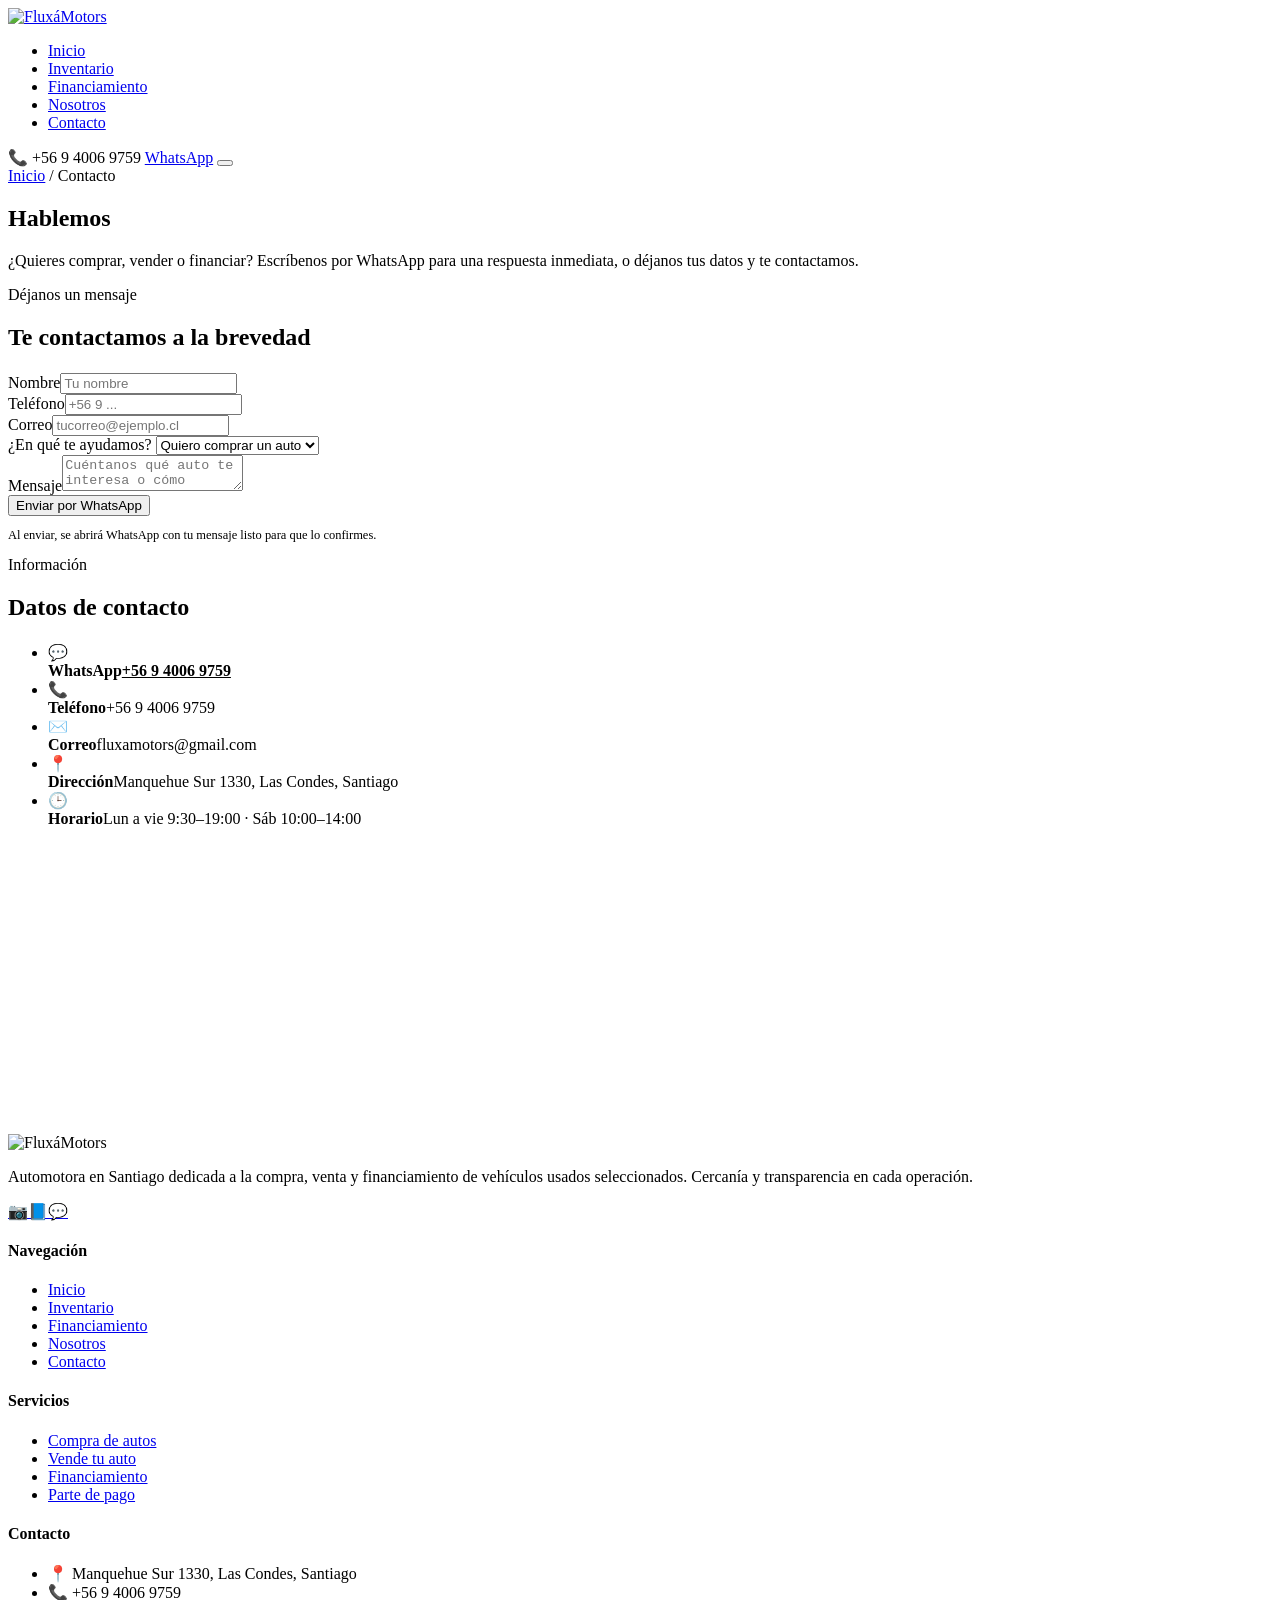
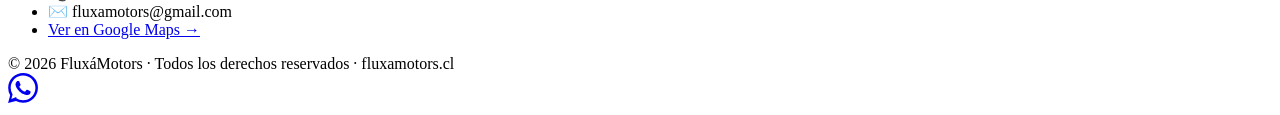
==== contacto.html @ 2ad28aac "Add files via upload" ====
<!DOCTYPE html>
<html lang="es">
<head>
<meta charset="UTF-8">
<meta name="viewport" content="width=device-width, initial-scale=1">
<title>Contacto | FluxáMotors</title>
<meta name="description" content="Contáctanos para comprar, vender o financiar tu auto. Escríbenos por WhatsApp o déjanos tus datos y te respondemos a la brevedad.">
<link rel="icon" href="assets/logo.svg">
<link rel="preconnect" href="https://fonts.googleapis.com">
<link rel="preconnect" href="https://fonts.gstatic.com" crossorigin>
<link href="https://fonts.googleapis.com/css2?family=Inter:wght@400;500;600&family=Poppins:wght@500;600;700;800&display=swap" rel="stylesheet">
<link rel="stylesheet" href="css/styles.css">
</head>
<body>

<header class="site-header">
  <div class="container nav">
    <a class="nav__logo" href="index.html"><img src="assets/logo.svg" alt="FluxáMotors"></a>
    <ul class="nav__links">
      <li><a href="index.html">Inicio</a></li>
      <li><a href="inventario.html">Inventario</a></li>
      <li><a href="financiamiento.html">Financiamiento</a></li>
      <li><a href="nosotros.html">Nosotros</a></li>
      <li><a class="active" href="contacto.html">Contacto</a></li>
    </ul>
    <div class="nav__cta">
      <span class="nav__phone">📞 +56 9 4006 9759</span>
      <a class="btn btn--primary" href="https://wa.me/56940069759" target="_blank" rel="noopener">WhatsApp</a>
      <button class="nav__toggle" aria-label="Menú"><span></span><span></span><span></span></button>
    </div>
  </div>
</header>

<section class="pagehero">
  <div class="container">
    <div class="breadcrumb"><a href="index.html">Inicio</a> / Contacto</div>
    <h1>Hablemos</h1>
    <p>¿Quieres comprar, vender o financiar? Escríbenos por WhatsApp para una respuesta inmediata, o déjanos tus datos y te contactamos.</p>
  </div>
</section>

<section class="section">
  <div class="container split">
    <div>
      <span class="eyebrow">Déjanos un mensaje</span>
      <h2>Te contactamos a la brevedad</h2>
      <form class="form" style="margin-top:22px" onsubmit="enviar(event)">
        <div class="row">
          <div><label>Nombre</label><input type="text" id="f_nombre" required placeholder="Tu nombre"></div>
          <div><label>Teléfono</label><input type="tel" id="f_tel" required placeholder="+56 9 ..."></div>
        </div>
        <div><label>Correo</label><input type="email" id="f_mail" placeholder="tucorreo@ejemplo.cl"></div>
        <div><label>¿En qué te ayudamos?</label>
          <select id="f_tipo"><option>Quiero comprar un auto</option><option>Quiero vender mi auto</option><option>Quiero financiamiento</option><option>Parte de pago</option><option>Otra consulta</option></select>
        </div>
        <div><label>Mensaje</label><textarea id="f_msg" placeholder="Cuéntanos qué auto te interesa o cómo podemos ayudarte"></textarea></div>
        <button class="btn btn--primary" type="submit" style="justify-content:center">Enviar por WhatsApp</button>
        <p style="font-size:.78rem;color:var(--muted)">Al enviar, se abrirá WhatsApp con tu mensaje listo para que lo confirmes.</p>
      </form>
    </div>
    <div>
      <span class="eyebrow">Información</span>
      <h2>Datos de contacto</h2>
      <ul class="infolist" style="margin:22px 0">
        <li><div class="ic">💬</div><div><b>WhatsApp</b><span><a href="https://wa.me/56940069759" target="_blank" rel="noopener" style="color:var(--red);font-weight:600">+56 9 4006 9759</a></span></div></li>
        <li><div class="ic">📞</div><div><b>Teléfono</b><span>+56 9 4006 9759</span></div></li>
        <li><div class="ic">✉️</div><div><b>Correo</b><span>fluxamotors@gmail.com</span></div></li>
        <li><div class="ic">📍</div><div><b>Dirección</b><span>Manquehue Sur 1330, Las Condes, Santiago</span></div></li>
        <li><div class="ic">🕒</div><div><b>Horario</b><span>Lun a vie 9:30–19:00 · Sáb 10:00–14:00</span></div></li>
      </ul>
      <iframe title="Ubicación FluxáMotors" src="https://maps.google.com/maps?q=-33.388826,-70.5378116&z=16&output=embed" style="width:100%;height:280px;border:0;border-radius:16px;box-shadow:var(--shadow)" loading="lazy"></iframe>
    </div>
  </div>
</section>

<footer class="site-footer">
  <div class="container">
    <div class="footer__grid">
      <div>
        <img src="assets/logo.svg" alt="FluxáMotors">
        <p>Automotora en Santiago dedicada a la compra, venta y financiamiento de vehículos usados seleccionados. Cercanía y transparencia en cada operación.</p>
        <div class="social"><a href="#">📷</a><a href="#">📘</a><a href="https://wa.me/56940069759">💬</a></div>
      </div>
      <div><h4>Navegación</h4><ul><li><a href="index.html">Inicio</a></li><li><a href="inventario.html">Inventario</a></li><li><a href="financiamiento.html">Financiamiento</a></li><li><a href="nosotros.html">Nosotros</a></li><li><a href="contacto.html">Contacto</a></li></ul></div>
      <div><h4>Servicios</h4><ul><li><a href="inventario.html">Compra de autos</a></li><li><a href="contacto.html">Vende tu auto</a></li><li><a href="financiamiento.html">Financiamiento</a></li><li><a href="contacto.html">Parte de pago</a></li></ul></div>
      <div><h4>Contacto</h4><ul><li>📍 Manquehue Sur 1330, Las Condes, Santiago</li><li>📞 +56 9 4006 9759</li><li>✉️ fluxamotors@gmail.com</li><li><a href="https://www.google.com/maps/place/Flux%C3%A1Motors/@-33.388826,-70.5378116,17z" target="_blank" rel="noopener">Ver en Google Maps →</a></li></ul></div>
    </div>
    <div class="footer__bottom">© 2026 FluxáMotors · Todos los derechos reservados · fluxamotors.cl</div>
  </div>
</footer>

<a class="wa-float" href="https://wa.me/56940069759" target="_blank" rel="noopener" aria-label="WhatsApp">
  <svg width="30" height="30" viewBox="0 0 24 24" fill="currentColor"><path d="M.057 24l1.687-6.163a11.867 11.867 0 01-1.587-5.946C.16 5.335 5.495 0 12.05 0a11.82 11.82 0 018.413 3.488 11.82 11.82 0 013.48 8.414c-.003 6.557-5.338 11.892-11.893 11.892a11.9 11.9 0 01-5.688-1.448L.057 24zm6.597-3.807c1.676.995 3.276 1.591 5.392 1.592 5.448 0 9.886-4.434 9.889-9.885.002-5.462-4.415-9.89-9.881-9.892-5.452 0-9.887 4.434-9.889 9.884a9.86 9.86 0 001.51 5.26l-.999 3.648 3.978-1.607zm11.387-5.464c-.074-.124-.272-.198-.57-.347-.297-.149-1.758-.868-2.031-.967-.272-.099-.47-.149-.669.149-.198.297-.768.967-.941 1.165-.173.198-.347.223-.644.074-.297-.149-1.255-.462-2.39-1.475-.883-.788-1.48-1.761-1.653-2.059-.173-.297-.018-.458.13-.606.134-.133.297-.347.446-.521.151-.172.2-.296.3-.495.099-.198.05-.372-.025-.521-.075-.148-.669-1.611-.916-2.206-.242-.579-.487-.501-.669-.51l-.57-.01c-.198 0-.52.074-.792.372s-1.04 1.016-1.04 2.479 1.065 2.876 1.213 3.074c.149.198 2.095 3.2 5.076 4.487.71.306 1.263.489 1.694.626.712.226 1.36.194 1.872.118.571-.085 1.758-.719 2.006-1.413.248-.695.248-1.29.173-1.414z"/></svg>
</a>

<script src="js/main.js"></script>
<script>
function enviar(e){
  e.preventDefault();
  const g=id=>document.getElementById(id).value;
  const msg=`Hola FluxáMotors 👋%0A%0ANombre: ${encodeURIComponent(g('f_nombre'))}%0ATeléfono: ${encodeURIComponent(g('f_tel'))}%0ACorreo: ${encodeURIComponent(g('f_mail'))}%0AMotivo: ${encodeURIComponent(g('f_tipo'))}%0AMensaje: ${encodeURIComponent(g('f_msg'))}`;
  window.open('https://wa.me/56940069759?text='+msg,'_blank');
}
</script>
</body>
</html>
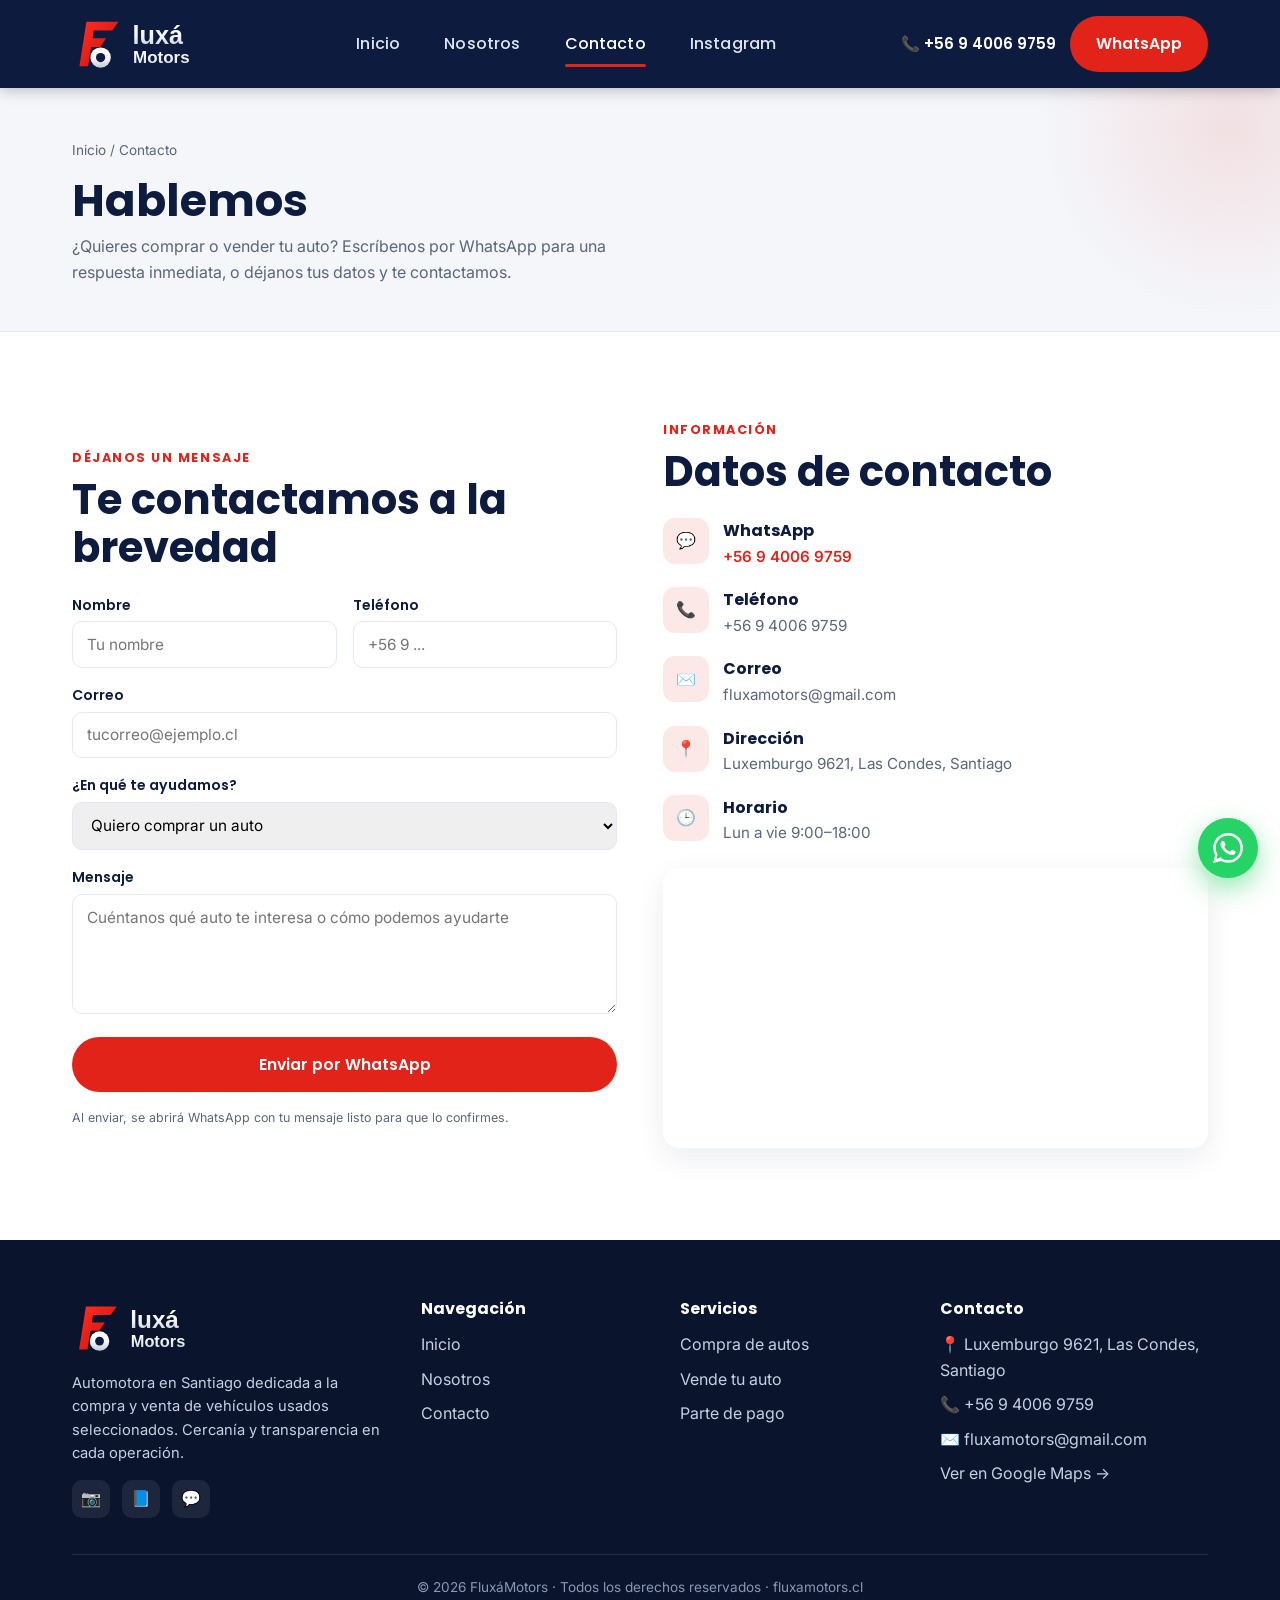
==== commit 3c423410: "Actualiza sitio: nuevo diseño, fotos, datos de contacto; quita financiamiento/inventario" ====
--- a/contacto.html
+++ b/contacto.html
@@ -4,24 +4,23 @@
 <meta charset="UTF-8">
 <meta name="viewport" content="width=device-width, initial-scale=1">
 <title>Contacto | FluxáMotors</title>
-<meta name="description" content="Contáctanos para comprar, vender o financiar tu auto. Escríbenos por WhatsApp o déjanos tus datos y te respondemos a la brevedad.">
-<link rel="icon" href="assets/logo.svg">
+<meta name="description" content="Contáctanos para comprar o vender tu auto. Escríbenos por WhatsApp o déjanos tus datos y te respondemos a la brevedad.">
+<link rel="icon" href="logo.svg">
 <link rel="preconnect" href="https://fonts.googleapis.com">
 <link rel="preconnect" href="https://fonts.gstatic.com" crossorigin>
 <link href="https://fonts.googleapis.com/css2?family=Inter:wght@400;500;600&family=Poppins:wght@500;600;700;800&display=swap" rel="stylesheet">
-<link rel="stylesheet" href="css/styles.css">
+<link rel="stylesheet" href="styles.css">
 </head>
 <body>
 
 <header class="site-header">
   <div class="container nav">
-    <a class="nav__logo" href="index.html"><img src="assets/logo.svg" alt="FluxáMotors"></a>
+    <a class="nav__logo" href="index.html"><img src="logo.svg" alt="FluxáMotors"></a>
     <ul class="nav__links">
       <li><a href="index.html">Inicio</a></li>
-      <li><a href="inventario.html">Inventario</a></li>
-      <li><a href="financiamiento.html">Financiamiento</a></li>
       <li><a href="nosotros.html">Nosotros</a></li>
       <li><a class="active" href="contacto.html">Contacto</a></li>
+      <li><a href="https://www.instagram.com/fluxamotors/" target="_blank" rel="noopener">Instagram</a></li>
     </ul>
     <div class="nav__cta">
       <span class="nav__phone">📞 +56 9 4006 9759</span>
@@ -35,7 +34,7 @@
   <div class="container">
     <div class="breadcrumb"><a href="index.html">Inicio</a> / Contacto</div>
     <h1>Hablemos</h1>
-    <p>¿Quieres comprar, vender o financiar? Escríbenos por WhatsApp para una respuesta inmediata, o déjanos tus datos y te contactamos.</p>
+    <p>¿Quieres comprar o vender tu auto? Escríbenos por WhatsApp para una respuesta inmediata, o déjanos tus datos y te contactamos.</p>
   </div>
 </section>
 
@@ -51,7 +50,7 @@
         </div>
         <div><label>Correo</label><input type="email" id="f_mail" placeholder="tucorreo@ejemplo.cl"></div>
         <div><label>¿En qué te ayudamos?</label>
-          <select id="f_tipo"><option>Quiero comprar un auto</option><option>Quiero vender mi auto</option><option>Quiero financiamiento</option><option>Parte de pago</option><option>Otra consulta</option></select>
+          <select id="f_tipo"><option>Quiero comprar un auto</option><option>Quiero vender mi auto</option><option>Parte de pago</option><option>Otra consulta</option></select>
         </div>
         <div><label>Mensaje</label><textarea id="f_msg" placeholder="Cuéntanos qué auto te interesa o cómo podemos ayudarte"></textarea></div>
         <button class="btn btn--primary" type="submit" style="justify-content:center">Enviar por WhatsApp</button>
@@ -65,8 +64,8 @@
         <li><div class="ic">💬</div><div><b>WhatsApp</b><span><a href="https://wa.me/56940069759" target="_blank" rel="noopener" style="color:var(--red);font-weight:600">+56 9 4006 9759</a></span></div></li>
         <li><div class="ic">📞</div><div><b>Teléfono</b><span>+56 9 4006 9759</span></div></li>
         <li><div class="ic">✉️</div><div><b>Correo</b><span>fluxamotors@gmail.com</span></div></li>
-        <li><div class="ic">📍</div><div><b>Dirección</b><span>Manquehue Sur 1330, Las Condes, Santiago</span></div></li>
-        <li><div class="ic">🕒</div><div><b>Horario</b><span>Lun a vie 9:30–19:00 · Sáb 10:00–14:00</span></div></li>
+        <li><div class="ic">📍</div><div><b>Dirección</b><span>Luxemburgo 9621, Las Condes, Santiago</span></div></li>
+        <li><div class="ic">🕒</div><div><b>Horario</b><span>Lun a vie 9:00–18:00</span></div></li>
       </ul>
       <iframe title="Ubicación FluxáMotors" src="https://maps.google.com/maps?q=-33.388826,-70.5378116&z=16&output=embed" style="width:100%;height:280px;border:0;border-radius:16px;box-shadow:var(--shadow)" loading="lazy"></iframe>
     </div>
@@ -77,13 +76,13 @@
   <div class="container">
     <div class="footer__grid">
       <div>
-        <img src="assets/logo.svg" alt="FluxáMotors">
-        <p>Automotora en Santiago dedicada a la compra, venta y financiamiento de vehículos usados seleccionados. Cercanía y transparencia en cada operación.</p>
-        <div class="social"><a href="#">📷</a><a href="#">📘</a><a href="https://wa.me/56940069759">💬</a></div>
+        <img src="logo.svg" alt="FluxáMotors">
+        <p>Automotora en Santiago dedicada a la compra y venta de vehículos usados seleccionados. Cercanía y transparencia en cada operación.</p>
+        <div class="social"><a href="https://www.instagram.com/fluxamotors/" target="_blank" rel="noopener" aria-label="Instagram">📷</a><a href="#">📘</a><a href="https://wa.me/56940069759">💬</a></div>
       </div>
-      <div><h4>Navegación</h4><ul><li><a href="index.html">Inicio</a></li><li><a href="inventario.html">Inventario</a></li><li><a href="financiamiento.html">Financiamiento</a></li><li><a href="nosotros.html">Nosotros</a></li><li><a href="contacto.html">Contacto</a></li></ul></div>
-      <div><h4>Servicios</h4><ul><li><a href="inventario.html">Compra de autos</a></li><li><a href="contacto.html">Vende tu auto</a></li><li><a href="financiamiento.html">Financiamiento</a></li><li><a href="contacto.html">Parte de pago</a></li></ul></div>
-      <div><h4>Contacto</h4><ul><li>📍 Manquehue Sur 1330, Las Condes, Santiago</li><li>📞 +56 9 4006 9759</li><li>✉️ fluxamotors@gmail.com</li><li><a href="https://www.google.com/maps/place/Flux%C3%A1Motors/@-33.388826,-70.5378116,17z" target="_blank" rel="noopener">Ver en Google Maps →</a></li></ul></div>
+      <div><h4>Navegación</h4><ul><li><a href="index.html">Inicio</a></li><li><a href="nosotros.html">Nosotros</a></li><li><a href="contacto.html">Contacto</a></li></ul></div>
+      <div><h4>Servicios</h4><ul><li><a href="https://wa.me/56940069759" target="_blank" rel="noopener">Compra de autos</a></li><li><a href="contacto.html">Vende tu auto</a></li><li><a href="contacto.html">Parte de pago</a></li></ul></div>
+      <div><h4>Contacto</h4><ul><li>📍 Luxemburgo 9621, Las Condes, Santiago</li><li>📞 +56 9 4006 9759</li><li>✉️ fluxamotors@gmail.com</li><li><a href="https://www.google.com/maps/search/?api=1&query=Luxemburgo+9621%2C+Las+Condes%2C+Santiago" target="_blank" rel="noopener">Ver en Google Maps →</a></li></ul></div>
     </div>
     <div class="footer__bottom">© 2026 FluxáMotors · Todos los derechos reservados · fluxamotors.cl</div>
   </div>
@@ -93,7 +92,7 @@
   <svg width="30" height="30" viewBox="0 0 24 24" fill="currentColor"><path d="M.057 24l1.687-6.163a11.867 11.867 0 01-1.587-5.946C.16 5.335 5.495 0 12.05 0a11.82 11.82 0 018.413 3.488 11.82 11.82 0 013.48 8.414c-.003 6.557-5.338 11.892-11.893 11.892a11.9 11.9 0 01-5.688-1.448L.057 24zm6.597-3.807c1.676.995 3.276 1.591 5.392 1.592 5.448 0 9.886-4.434 9.889-9.885.002-5.462-4.415-9.89-9.881-9.892-5.452 0-9.887 4.434-9.889 9.884a9.86 9.86 0 001.51 5.26l-.999 3.648 3.978-1.607zm11.387-5.464c-.074-.124-.272-.198-.57-.347-.297-.149-1.758-.868-2.031-.967-.272-.099-.47-.149-.669.149-.198.297-.768.967-.941 1.165-.173.198-.347.223-.644.074-.297-.149-1.255-.462-2.39-1.475-.883-.788-1.48-1.761-1.653-2.059-.173-.297-.018-.458.13-.606.134-.133.297-.347.446-.521.151-.172.2-.296.3-.495.099-.198.05-.372-.025-.521-.075-.148-.669-1.611-.916-2.206-.242-.579-.487-.501-.669-.51l-.57-.01c-.198 0-.52.074-.792.372s-1.04 1.016-1.04 2.479 1.065 2.876 1.213 3.074c.149.198 2.095 3.2 5.076 4.487.71.306 1.263.489 1.694.626.712.226 1.36.194 1.872.118.571-.085 1.758-.719 2.006-1.413.248-.695.248-1.29.173-1.414z"/></svg>
 </a>
 
-<script src="js/main.js"></script>
+<script src="main.js"></script>
 <script>
 function enviar(e){
   e.preventDefault();
--- a/styles.css
+++ b/styles.css
@@ -0,0 +1,204 @@
+/* ===== FluxáMotors – Design System ===== */
+:root{
+  --navy:#0d1b3e;        /* fondo logo */
+  --navy-2:#0a142c;      /* navy más profundo */
+  --navy-soft:#14264f;
+  --red:#e2231a;
+  --red-dark:#c8140d;
+  --silver:#c2cad6;
+  --silver-light:#eef1f6;
+  --ink:#16203a;
+  --muted:#5b6678;
+  --paper:#ffffff;
+  --bg-soft:#f4f6fa;
+  --line:#e4e8f0;
+  --radius:16px;
+  --radius-sm:10px;
+  --shadow:0 10px 30px rgba(13,27,62,.08);
+  --shadow-lg:0 20px 50px rgba(13,27,62,.16);
+  --maxw:1180px;
+  --font-head:'Poppins',-apple-system,Segoe UI,Roboto,sans-serif;
+  --font-body:'Inter',-apple-system,Segoe UI,Roboto,sans-serif;
+}
+*{box-sizing:border-box;margin:0;padding:0}
+html{scroll-behavior:smooth}
+body{font-family:var(--font-body);color:var(--ink);background:var(--paper);line-height:1.6;-webkit-font-smoothing:antialiased}
+img{max-width:100%;display:block}
+a{color:inherit;text-decoration:none}
+h1,h2,h3,h4{font-family:var(--font-head);line-height:1.15;font-weight:700;color:var(--navy)}
+.container{max-width:var(--maxw);margin:0 auto;padding:0 22px}
+.section{padding:84px 0}
+.section--soft{background:var(--bg-soft)}
+.eyebrow{color:var(--red);font-weight:700;letter-spacing:.12em;text-transform:uppercase;font-size:.8rem;font-family:var(--font-head)}
+.section h2{font-size:clamp(1.8rem,3.4vw,2.6rem);margin:.4rem 0 .6rem}
+.section .lead{color:var(--muted);max-width:620px;font-size:1.05rem}
+.center{text-align:center;margin-left:auto;margin-right:auto}
+
+/* Buttons */
+.btn{display:inline-flex;align-items:center;gap:.5rem;padding:.85rem 1.5rem;border-radius:999px;font-weight:600;font-family:var(--font-head);font-size:.98rem;transition:.18s ease;border:2px solid transparent;cursor:pointer}
+.btn--primary{background:var(--red);color:#fff}
+.btn--primary:hover{background:var(--red-dark);transform:translateY(-2px);box-shadow:0 8px 20px rgba(226,35,26,.35)}
+.btn--ghost{background:transparent;color:#fff;border-color:rgba(255,255,255,.5)}
+.btn--ghost:hover{background:#fff;color:var(--navy)}
+.btn--dark{background:var(--navy);color:#fff}
+.btn--dark:hover{background:var(--navy-soft);transform:translateY(-2px)}
+.btn--wa{background:#25D366;color:#fff}
+.btn--wa:hover{background:#1eb858;transform:translateY(-2px)}
+
+/* Header */
+.site-header{position:sticky;top:0;z-index:50;background:var(--navy);box-shadow:0 2px 14px rgba(0,0,0,.25)}
+.nav{display:flex;align-items:center;justify-content:space-between;height:88px}
+.nav__logo img{height:58px;width:auto}
+.nav__links{display:flex;gap:44px;list-style:none;align-items:center}
+.nav__links a{color:#dfe5f0;font-family:var(--font-head);font-weight:500;font-size:1rem;letter-spacing:.01em;transition:.15s}
+.nav__links a:hover,.nav__links a.active{color:#fff}
+.nav__links a.active{position:relative}
+.nav__links a.active::after{content:"";position:absolute;left:0;right:0;bottom:-12px;height:3px;background:var(--red);border-radius:3px}
+.nav__cta{display:flex;align-items:center;gap:14px}
+.nav__phone{color:#fff;font-family:var(--font-head);font-weight:600;font-size:.95rem;display:flex;align-items:center;gap:7px}
+.nav__toggle{display:none;background:none;border:0;cursor:pointer;flex-direction:column;gap:5px}
+.nav__toggle span{width:26px;height:3px;background:#fff;border-radius:3px}
+
+/* Hero */
+.hero{position:relative;background:linear-gradient(180deg,#fff 0%,var(--bg-soft) 100%);color:var(--ink);overflow:hidden;border-bottom:1px solid var(--line)}
+.hero::after{content:"";position:absolute;right:-160px;top:-120px;width:560px;height:560px;background:radial-gradient(circle,rgba(226,35,26,.12),transparent 70%);pointer-events:none}
+.hero__inner{position:relative;z-index:1;display:grid;grid-template-columns:1.1fr .9fr;gap:40px;align-items:center;padding:60px 0 76px}
+.hero h1{color:var(--navy);font-size:clamp(2.2rem,4.8vw,3.6rem);line-height:1.08}
+.hero h1 .accent{color:var(--red)}
+.hero p{color:var(--muted);font-size:1.15rem;margin:1.1rem 0 1.8rem;max-width:520px}
+.hero__actions{display:flex;gap:14px;flex-wrap:wrap}
+.hero__art{position:relative;z-index:2}
+.hero__art img{border-radius:20px;box-shadow:-18px 18px 0 0 var(--navy),0 20px 50px rgba(13,27,62,.18);display:block;width:100%;height:460px;object-fit:cover}
+.hero__badges{display:flex;gap:26px;margin-top:34px;flex-wrap:wrap}
+.hero__badge{display:flex;align-items:center;gap:10px;color:var(--muted);font-size:.92rem}
+.hero__badge b{color:var(--navy);font-family:var(--font-head)}
+
+/* Search bar */
+.searchbar{background:#fff;border-radius:var(--radius);box-shadow:var(--shadow-lg);padding:18px;display:grid;grid-template-columns:1fr 1fr 1fr auto;gap:12px;margin-top:-44px;position:relative;z-index:5}
+.searchbar label{font-size:.72rem;font-weight:700;color:var(--muted);text-transform:uppercase;letter-spacing:.05em;display:block;margin-bottom:5px}
+.searchbar select,.searchbar input{width:100%;border:1px solid var(--line);border-radius:var(--radius-sm);padding:.7rem .8rem;font-family:var(--font-body);font-size:.95rem;background:#fff;color:var(--ink)}
+.searchbar .field{display:flex;flex-direction:column;justify-content:flex-end}
+
+/* Trust badges row */
+.trust{display:grid;grid-template-columns:repeat(4,1fr);gap:26px}
+.trust--3{grid-template-columns:repeat(3,1fr);max-width:980px;margin:0 auto}
+.trust__item{text-align:center;padding:36px 24px;background:#fff;border:1px solid var(--line);border-radius:var(--radius);transition:.2s;box-shadow:0 6px 20px rgba(13,27,62,.05)}
+.trust__item:hover{transform:translateY(-5px);box-shadow:var(--shadow)}
+.trust__icon{width:68px;height:68px;border-radius:18px;display:grid;place-items:center;margin:0 auto 18px;background:rgba(226,35,26,.1);color:var(--red);font-size:1.7rem}
+.trust__icon--navy{background:rgba(13,27,62,.08);color:var(--navy)}
+.trust__icon--gold{background:rgba(245,166,35,.14);color:#c9881d}
+.trust__item h3{font-size:1.12rem;margin-bottom:.4rem}
+.trust__item p{color:var(--muted);font-size:.93rem}
+
+/* Car grid */
+.grid{display:grid;grid-template-columns:repeat(3,1fr);gap:26px}
+.car{background:#fff;border:1px solid var(--line);border-radius:var(--radius);overflow:hidden;transition:.2s;display:flex;flex-direction:column}
+.car:hover{transform:translateY(-5px);box-shadow:var(--shadow-lg)}
+.car__media{position:relative;aspect-ratio:16/10;background:#dfe4ee;overflow:hidden}
+.car__media img{width:100%;height:100%;object-fit:cover}
+.car__tag{position:absolute;top:12px;left:12px;background:var(--red);color:#fff;font-family:var(--font-head);font-weight:600;font-size:.74rem;padding:.3rem .7rem;border-radius:999px}
+.car__body{padding:18px 18px 20px;display:flex;flex-direction:column;flex:1}
+.car__title{font-family:var(--font-head);font-weight:600;font-size:1.12rem;color:var(--navy)}
+.car__year{color:var(--muted);font-size:.9rem;margin-bottom:.7rem}
+.car__specs{display:flex;gap:14px;color:var(--muted);font-size:.83rem;flex-wrap:wrap;margin-bottom:1rem}
+.car__specs span{display:flex;align-items:center;gap:5px}
+.car__price{font-family:var(--font-head);font-weight:700;font-size:1.4rem;color:var(--navy);margin-top:auto}
+.car__cta{margin-top:14px}
+.car__cta .btn{width:100%;justify-content:center}
+
+/* Steps */
+.steps{display:grid;grid-template-columns:repeat(3,1fr);gap:30px;counter-reset:step}
+.step{position:relative;padding:28px;background:#fff;border-radius:var(--radius);border:1px solid var(--line)}
+.step__num{width:42px;height:42px;border-radius:12px;background:var(--navy);color:#fff;font-family:var(--font-head);font-weight:700;display:grid;place-items:center;margin-bottom:14px}
+.step h3{font-size:1.12rem;margin-bottom:.35rem}
+.step p{color:var(--muted);font-size:.95rem}
+
+/* CTA band */
+.cta-band{background:linear-gradient(120deg,var(--navy),var(--navy-soft));color:#fff;border-radius:24px;padding:54px;text-align:center}
+.cta-band h2{color:#fff}
+.cta-band p{color:#c7d0e2;max-width:560px;margin:.6rem auto 1.6rem}
+
+/* Testimonials */
+.quotes{display:grid;grid-template-columns:repeat(3,1fr);gap:24px}
+.quote{background:#fff;border:1px solid var(--line);border-radius:var(--radius);padding:28px}
+.quote__stars{color:#f5a623;margin-bottom:.6rem;letter-spacing:2px}
+.quote p{font-size:.98rem;color:var(--ink)}
+.quote__author{margin-top:16px;display:flex;align-items:center;gap:12px}
+.quote__avatar{width:42px;height:42px;border-radius:50%;background:var(--navy);color:#fff;display:grid;place-items:center;font-family:var(--font-head);font-weight:600}
+.quote__author b{font-family:var(--font-head);color:var(--navy);font-size:.95rem}
+.quote__author span{display:block;color:var(--muted);font-size:.82rem}
+
+/* Forms */
+.form{display:grid;gap:16px}
+.form .row{display:grid;grid-template-columns:1fr 1fr;gap:16px}
+.form label{font-weight:600;font-size:.88rem;color:var(--navy);margin-bottom:5px;display:block;font-family:var(--font-head)}
+.form input,.form select,.form textarea{width:100%;border:1px solid var(--line);border-radius:var(--radius-sm);padding:.8rem .9rem;font-family:var(--font-body);font-size:.96rem}
+.form textarea{min-height:120px;resize:vertical}
+
+/* Founder quote */
+.founder-quote{border-left:4px solid var(--red);padding-left:20px;margin-top:24px}
+.founder-quote p{color:var(--ink);font-size:.98rem;margin-bottom:.65rem}
+.founder-quote footer{font-family:var(--font-head);font-weight:600;color:var(--navy);font-size:.9rem;margin-top:.3rem}
+
+/* Info cards (contacto/nosotros) */
+.split{display:grid;grid-template-columns:1fr 1fr;gap:46px;align-items:center}
+.infolist{list-style:none;display:grid;gap:18px}
+.infolist li{display:flex;gap:14px;align-items:flex-start}
+.infolist .ic{width:46px;height:46px;border-radius:12px;background:rgba(226,35,26,.1);color:var(--red);display:grid;place-items:center;flex:none}
+.infolist b{font-family:var(--font-head);color:var(--navy);display:block}
+.infolist span{color:var(--muted);font-size:.95rem}
+
+.locationcard{width:100%;height:340px;display:flex;align-items:center;justify-content:center;background:linear-gradient(135deg,var(--navy),var(--navy-2));border-radius:16px;box-shadow:var(--shadow-lg);position:relative;overflow:hidden}
+.locationcard::before{content:'';position:absolute;inset:0;background:radial-gradient(circle at 50% 100%,rgba(226,35,26,.3),transparent 60%)}
+.locationcard__logo{width:210px;height:auto;position:relative;z-index:1;filter:drop-shadow(0 10px 24px rgba(0,0,0,.35))}
+
+/* Page hero (interior) */
+.pagehero{position:relative;background:var(--bg-soft);padding:52px 0 46px;overflow:hidden;border-bottom:1px solid var(--line)}
+.pagehero::after{content:"";position:absolute;right:-140px;top:-150px;width:380px;height:380px;background:radial-gradient(circle,rgba(226,35,26,.10),transparent 70%);pointer-events:none}
+.pagehero .container{position:relative;z-index:1}
+.pagehero h1{color:var(--navy);font-size:clamp(1.9rem,4vw,2.8rem)}
+.pagehero p{color:var(--muted);margin-top:.5rem;max-width:560px}
+.breadcrumb{color:var(--muted);font-size:.85rem;margin-bottom:.8rem}
+.breadcrumb a:hover{color:var(--red)}
+
+/* Filter bar (inventario) */
+.filters{display:flex;gap:12px;flex-wrap:wrap;background:#fff;border:1px solid var(--line);border-radius:var(--radius);padding:16px;box-shadow:var(--shadow)}
+.filters select,.filters input{border:1px solid var(--line);border-radius:var(--radius-sm);padding:.65rem .8rem;font-family:var(--font-body);font-size:.92rem;min-width:150px;flex:1}
+
+/* Footer */
+.site-footer{background:var(--navy-2);color:#c7d0e2;padding:60px 0 26px}
+.footer__grid{display:grid;grid-template-columns:1.4fr 1fr 1fr 1.2fr;gap:36px;padding-bottom:36px;border-bottom:1px solid rgba(255,255,255,.1)}
+.footer__grid img{height:56px;margin-bottom:16px}
+.footer__grid h4{color:#fff;font-size:1rem;margin-bottom:14px}
+.footer__grid ul{list-style:none;display:grid;gap:9px}
+.footer__grid a:hover{color:#fff}
+.footer__grid p{font-size:.92rem}
+.social{display:flex;gap:12px;margin-top:14px}
+.social a{width:38px;height:38px;border-radius:10px;background:rgba(255,255,255,.08);display:grid;place-items:center;transition:.18s}
+.social a:hover{background:var(--red)}
+.footer__bottom{text-align:center;padding-top:22px;font-size:.85rem;color:#8b97b3}
+
+/* WhatsApp float */
+.wa-float{position:fixed;right:22px;bottom:22px;z-index:60;background:#25D366;color:#fff;width:60px;height:60px;border-radius:50%;display:grid;place-items:center;box-shadow:0 10px 26px rgba(37,211,102,.5);transition:.2s;animation:wapulse 2.4s infinite}
+.wa-float:hover{transform:scale(1.08)}
+@keyframes wapulse{0%{box-shadow:0 0 0 0 rgba(37,211,102,.5)}70%{box-shadow:0 0 0 16px rgba(37,211,102,0)}100%{box-shadow:0 0 0 0 rgba(37,211,102,0)}}
+
+/* Responsive */
+@media(max-width:960px){
+  .hero__inner{grid-template-columns:1fr;padding:56px 0 70px}
+  .hero__art{display:none}
+  .trust,.grid,.steps,.quotes{grid-template-columns:1fr 1fr}
+  .footer__grid{grid-template-columns:1fr 1fr}
+  .split{grid-template-columns:1fr;gap:30px}
+  .searchbar{grid-template-columns:1fr 1fr}
+}
+@media(max-width:680px){
+  .nav__links{position:fixed;inset:88px 0 auto 0;background:var(--navy);flex-direction:column;padding:20px 22px;gap:18px;display:none;border-top:1px solid rgba(255,255,255,.1)}
+  .nav__links.open{display:flex}
+  .nav__toggle{display:flex}
+  .nav__phone{display:none}
+  .trust,.grid,.steps,.quotes,.searchbar,.form .row{grid-template-columns:1fr}
+  .footer__grid{grid-template-columns:1fr}
+  .section{padding:56px 0}
+  .cta-band{padding:36px 22px}
+}
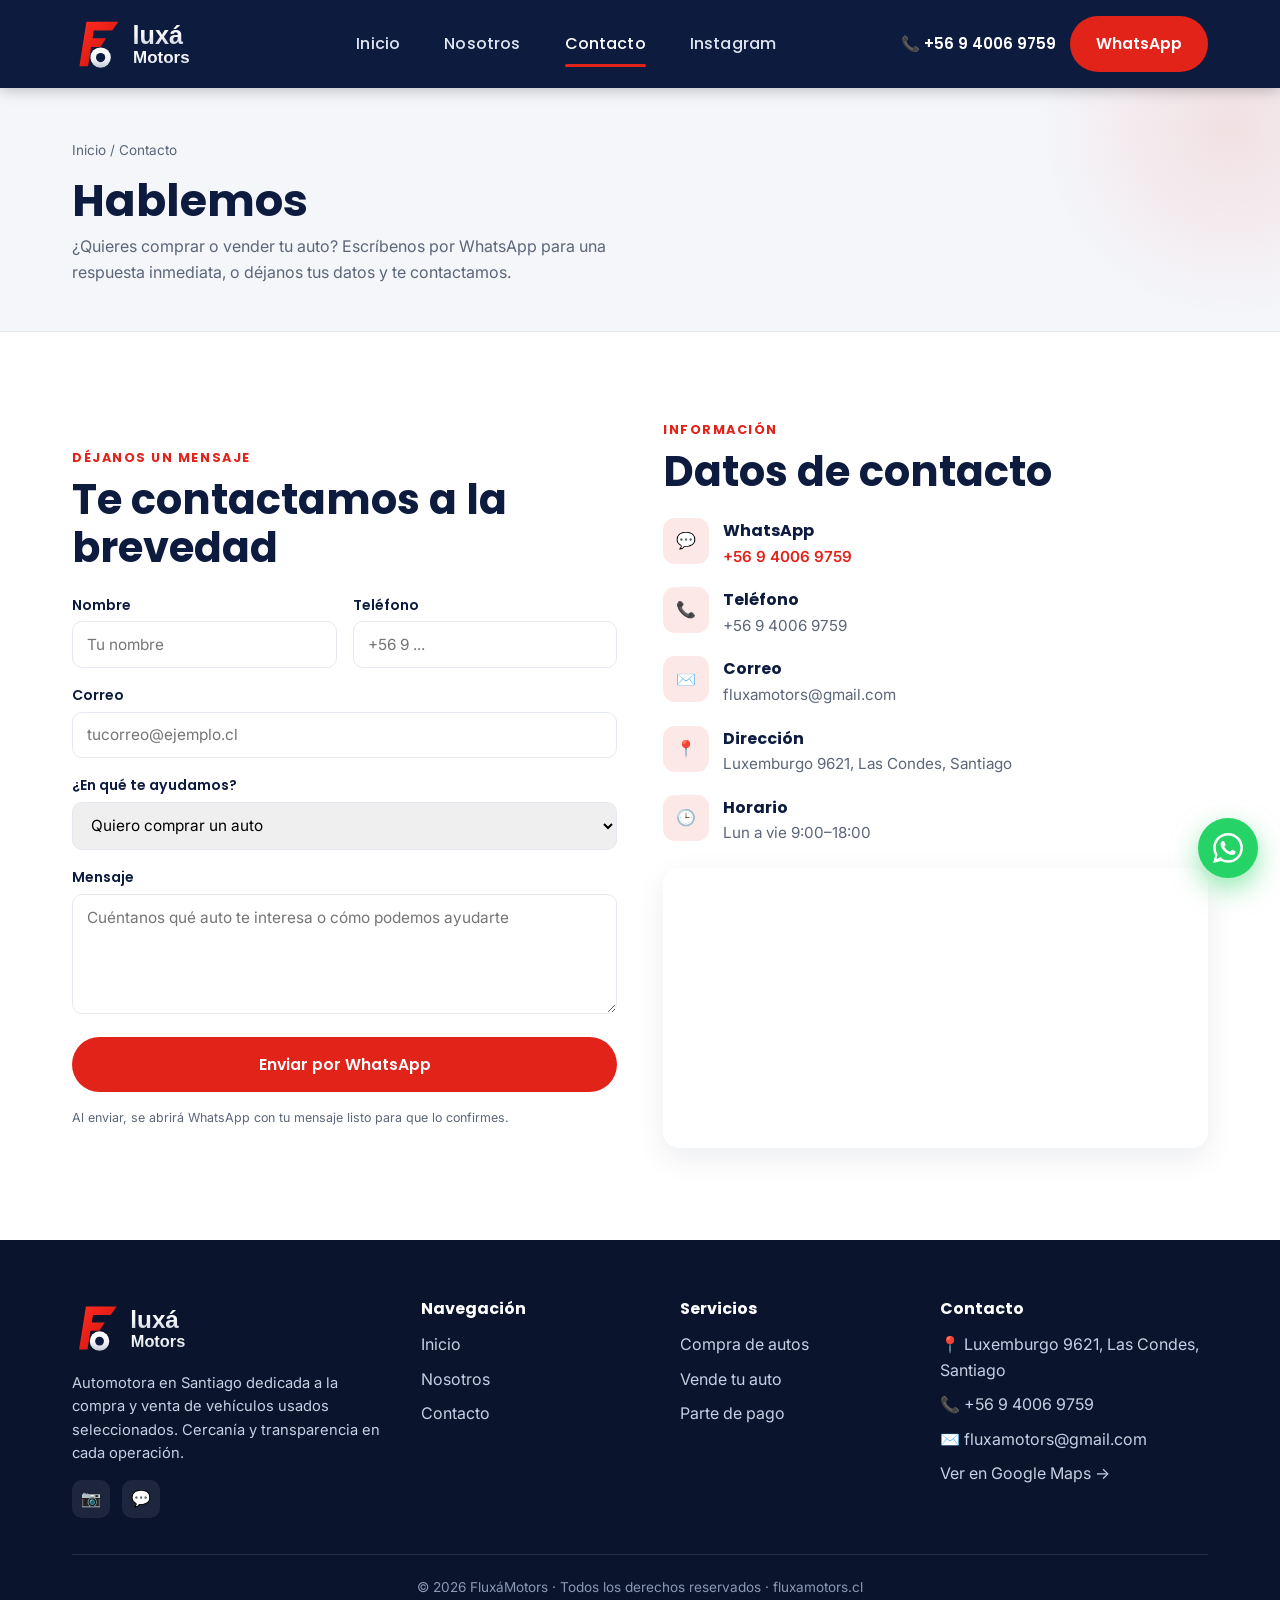
==== commit af45c028: "Consistencia de direccion, menu y SEO en las 5 paginas" ====
--- a/contacto.html
+++ b/contacto.html
@@ -5,11 +5,53 @@
 <meta name="viewport" content="width=device-width, initial-scale=1">
 <title>Contacto | FluxáMotors</title>
 <meta name="description" content="Contáctanos para comprar o vender tu auto. Escríbenos por WhatsApp o déjanos tus datos y te respondemos a la brevedad.">
+<link rel="canonical" href="https://www.fluxamotors.cl/contacto.html">
+<meta name="robots" content="index, follow">
+
+<meta property="og:type" content="website">
+<meta property="og:title" content="Contacto | FluxáMotors">
+<meta property="og:description" content="Contáctanos para comprar o vender tu auto. Escríbenos por WhatsApp o déjanos tus datos y te respondemos a la brevedad.">
+<meta property="og:image" content="https://www.fluxamotors.cl/auto-fluxamotors.jpg">
+<meta property="og:url" content="https://www.fluxamotors.cl/contacto.html">
+<meta property="og:locale" content="es_CL">
+
+<meta name="twitter:card" content="summary_large_image">
+<meta name="twitter:title" content="Contacto | FluxáMotors">
+<meta name="twitter:description" content="Contáctanos para comprar o vender tu auto. Escríbenos por WhatsApp o déjanos tus datos y te respondemos a la brevedad.">
+<meta name="twitter:image" content="https://www.fluxamotors.cl/auto-fluxamotors.jpg">
+
 <link rel="icon" href="logo.svg">
 <link rel="preconnect" href="https://fonts.googleapis.com">
 <link rel="preconnect" href="https://fonts.gstatic.com" crossorigin>
 <link href="https://fonts.googleapis.com/css2?family=Inter:wght@400;500;600&family=Poppins:wght@500;600;700;800&display=swap" rel="stylesheet">
 <link rel="stylesheet" href="styles.css">
+<script type="application/ld+json">
+{
+  "@context": "https://schema.org",
+  "@type": "AutoDealer",
+  "name": "FluxáMotors",
+  "image": "https://www.fluxamotors.cl/auto-fluxamotors.jpg",
+  "logo": "https://www.fluxamotors.cl/logo.svg",
+  "telephone": "+56940069759",
+  "email": "fluxamotors@gmail.com",
+  "priceRange": "$$",
+  "address": {
+    "@type": "PostalAddress",
+    "streetAddress": "Luxemburgo 9621",
+    "addressLocality": "Las Condes",
+    "addressRegion": "Santiago",
+    "addressCountry": "CL"
+  },
+  "openingHoursSpecification": {
+    "@type": "OpeningHoursSpecification",
+    "dayOfWeek": ["Monday","Tuesday","Wednesday","Thursday","Friday"],
+    "opens": "09:00",
+    "closes": "18:00"
+  },
+  "sameAs": ["https://www.instagram.com/fluxamotors/"],
+  "url": "https://www.fluxamotors.cl/"
+}
+</script>
 </head>
 <body>
 
@@ -78,7 +120,7 @@
       <div>
         <img src="logo.svg" alt="FluxáMotors">
         <p>Automotora en Santiago dedicada a la compra y venta de vehículos usados seleccionados. Cercanía y transparencia en cada operación.</p>
-        <div class="social"><a href="https://www.instagram.com/fluxamotors/" target="_blank" rel="noopener" aria-label="Instagram">📷</a><a href="#">📘</a><a href="https://wa.me/56940069759">💬</a></div>
+        <div class="social"><a href="https://www.instagram.com/fluxamotors/" target="_blank" rel="noopener" aria-label="Instagram">📷</a><a href="https://wa.me/56940069759" aria-label="WhatsApp">💬</a></div>
       </div>
       <div><h4>Navegación</h4><ul><li><a href="index.html">Inicio</a></li><li><a href="nosotros.html">Nosotros</a></li><li><a href="contacto.html">Contacto</a></li></ul></div>
       <div><h4>Servicios</h4><ul><li><a href="https://wa.me/56940069759" target="_blank" rel="noopener">Compra de autos</a></li><li><a href="contacto.html">Vende tu auto</a></li><li><a href="contacto.html">Parte de pago</a></li></ul></div>
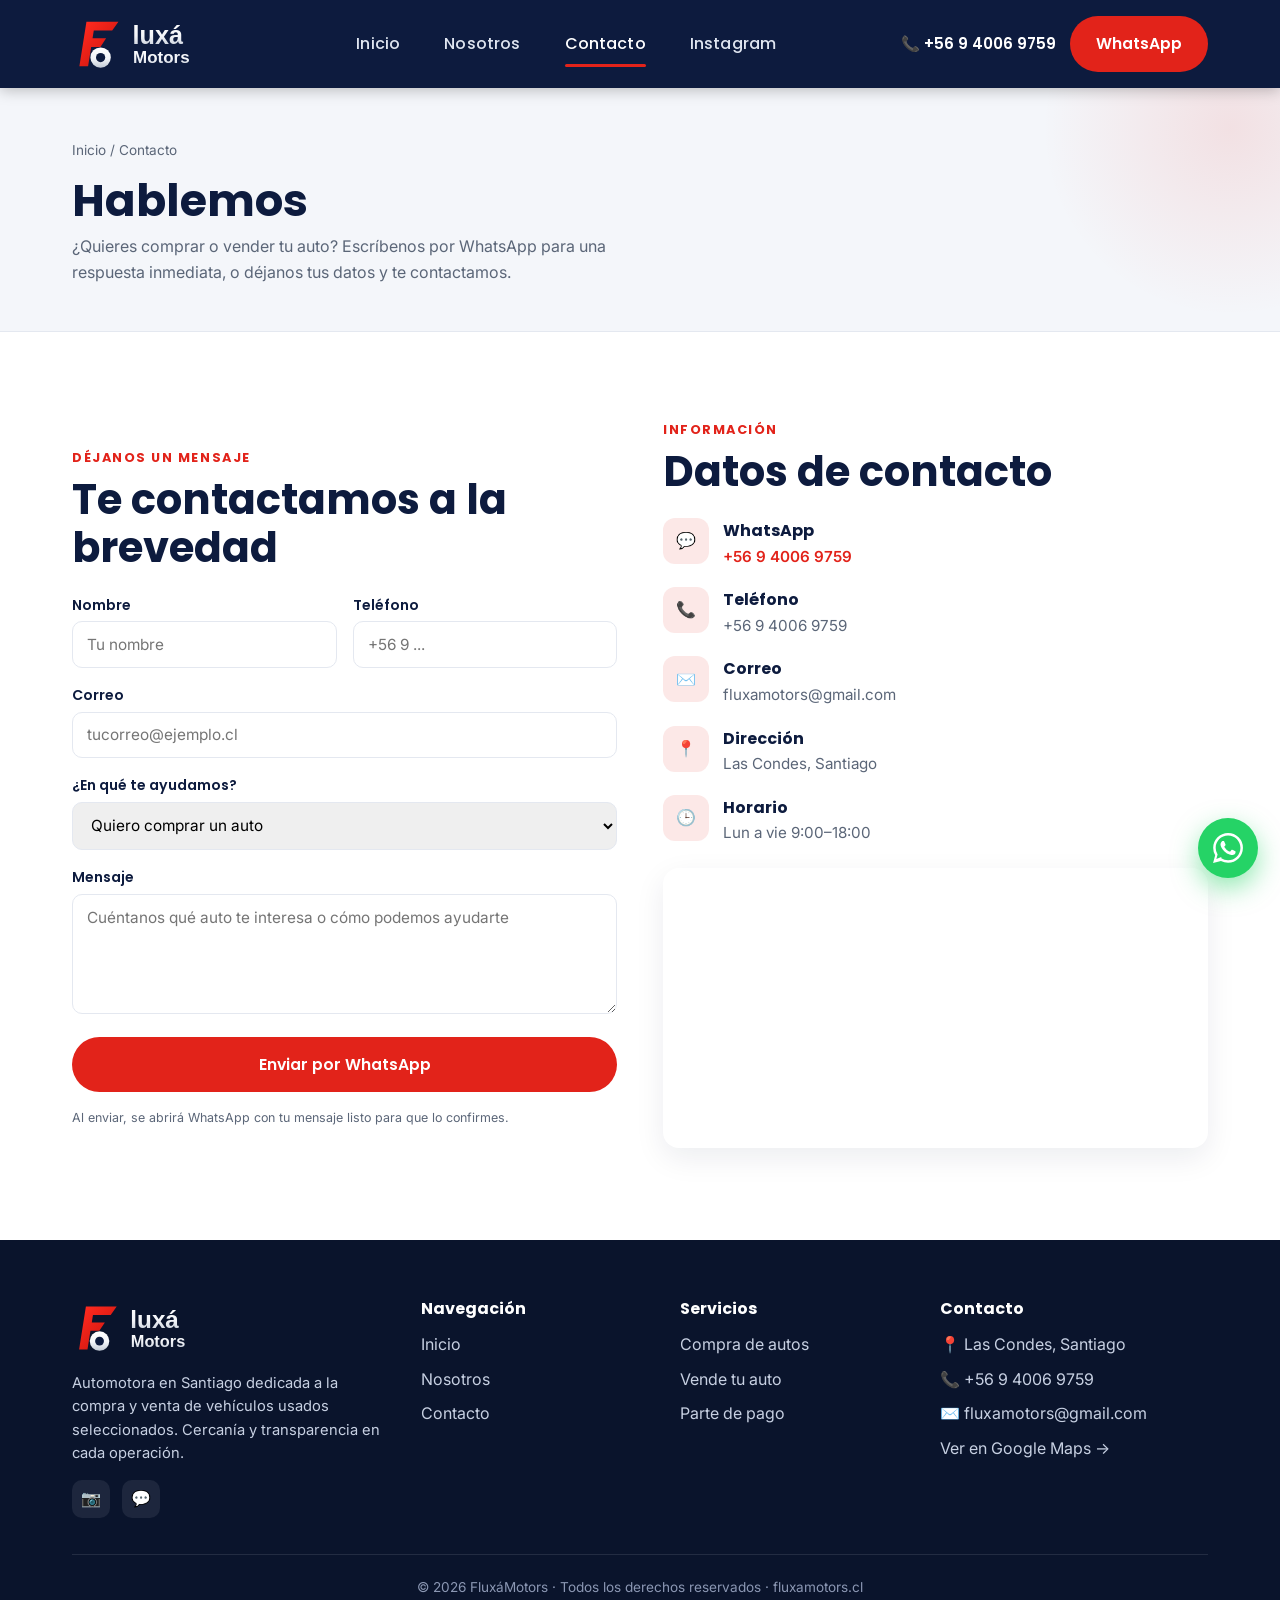
==== commit 106473b0: "Quita la direccion exacta: solo se muestra Las Condes" ====
--- a/contacto.html
+++ b/contacto.html
@@ -3,24 +3,46 @@
 <head>
 <meta charset="UTF-8">
 <meta name="viewport" content="width=device-width, initial-scale=1">
+<meta name="google-site-verification" content="idxcSu2Uqe_HOJt-FXNfpXL3ZJxicrYe0417DFcEg44">
 <title>Contacto | FluxáMotors</title>
 <meta name="description" content="Contáctanos para comprar o vender tu auto. Escríbenos por WhatsApp o déjanos tus datos y te respondemos a la brevedad.">
 <link rel="canonical" href="https://www.fluxamotors.cl/contacto.html">
-<meta name="robots" content="index, follow">
+<link rel="alternate" hreflang="es-CL" href="https://www.fluxamotors.cl/contacto.html">
+<link rel="alternate" hreflang="es" href="https://www.fluxamotors.cl/contacto.html">
+<link rel="alternate" hreflang="x-default" href="https://www.fluxamotors.cl/contacto.html">
+<meta name="geo.region" content="CL-RM">
+<meta name="geo.placename" content="Las Condes, Santiago">
+<meta name="author" content="FluxáMotors">
+<meta name="robots" content="index, follow, max-snippet:-1, max-image-preview:large, max-video-preview:-1">
 
 <meta property="og:type" content="website">
 <meta property="og:title" content="Contacto | FluxáMotors">
 <meta property="og:description" content="Contáctanos para comprar o vender tu auto. Escríbenos por WhatsApp o déjanos tus datos y te respondemos a la brevedad.">
-<meta property="og:image" content="https://www.fluxamotors.cl/auto-fluxamotors.jpg">
+<meta property="og:image" content="https://www.fluxamotors.cl/og-contacto.jpg">
+<meta property="og:image:secure_url" content="https://www.fluxamotors.cl/og-contacto.jpg">
+<meta property="og:image:type" content="image/jpeg">
+<meta property="og:image:width" content="1200">
+<meta property="og:image:height" content="630">
+<meta property="og:image:alt" content="Fluxá Motors — Hablemos por WhatsApp, te respondemos al toque">
+<meta property="og:site_name" content="FluxáMotors">
 <meta property="og:url" content="https://www.fluxamotors.cl/contacto.html">
 <meta property="og:locale" content="es_CL">
 
 <meta name="twitter:card" content="summary_large_image">
 <meta name="twitter:title" content="Contacto | FluxáMotors">
 <meta name="twitter:description" content="Contáctanos para comprar o vender tu auto. Escríbenos por WhatsApp o déjanos tus datos y te respondemos a la brevedad.">
-<meta name="twitter:image" content="https://www.fluxamotors.cl/auto-fluxamotors.jpg">
+<meta name="twitter:image" content="https://www.fluxamotors.cl/og-contacto.jpg">
+<meta name="twitter:image:alt" content="Fluxá Motors — Hablemos por WhatsApp, te respondemos al toque">
 
-<link rel="icon" href="logo.svg">
+<link rel="icon" href="/favicon.ico" sizes="32x32">
+<link rel="icon" href="/favicon.svg" type="image/svg+xml">
+<link rel="icon" type="image/png" sizes="96x96" href="/favicon-96x96.png">
+<link rel="apple-touch-icon" sizes="180x180" href="/apple-touch-icon.png">
+<link rel="manifest" href="/site.webmanifest">
+<meta name="theme-color" content="#0d1b3e">
+<meta name="apple-mobile-web-app-title" content="FluxáMotors">
+<meta name="application-name" content="FluxáMotors">
+<meta name="msapplication-TileColor" content="#0d1b3e">
 <link rel="preconnect" href="https://fonts.googleapis.com">
 <link rel="preconnect" href="https://fonts.gstatic.com" crossorigin>
 <link href="https://fonts.googleapis.com/css2?family=Inter:wght@400;500;600&family=Poppins:wght@500;600;700;800&display=swap" rel="stylesheet">
@@ -31,13 +53,12 @@
   "@type": "AutoDealer",
   "name": "FluxáMotors",
   "image": "https://www.fluxamotors.cl/auto-fluxamotors.jpg",
-  "logo": "https://www.fluxamotors.cl/logo.svg",
+  "logo": "https://www.fluxamotors.cl/web-app-manifest-512x512.png",
   "telephone": "+56940069759",
   "email": "fluxamotors@gmail.com",
   "priceRange": "$$",
   "address": {
     "@type": "PostalAddress",
-    "streetAddress": "Luxemburgo 9621",
     "addressLocality": "Las Condes",
     "addressRegion": "Santiago",
     "addressCountry": "CL"
@@ -48,8 +69,21 @@
     "opens": "09:00",
     "closes": "18:00"
   },
-  "sameAs": ["https://www.instagram.com/fluxamotors/"],
-  "url": "https://www.fluxamotors.cl/"
+  "sameAs": [
+    "https://www.instagram.com/fluxamotors/",
+    "https://maps.google.com/?cid=4480946695200721606"
+  ],
+  "url": "https://www.fluxamotors.cl/",
+  "hasMap": "https://maps.google.com/?cid=4480946695200721606",
+  "areaServed": [
+    { "@type": "City", "name": "Las Condes" },
+    { "@type": "City", "name": "Santiago" },
+    { "@type": "AdministrativeArea", "name": "Región Metropolitana" },
+    { "@type": "Country", "name": "Chile" }
+  ],
+  "currenciesAccepted": "CLP",
+  "paymentAccepted": "Efectivo, Transferencia, Financiamiento automotriz",
+  "knowsLanguage": "es-CL"
 }
 </script>
 </head>
@@ -106,10 +140,10 @@
         <li><div class="ic">💬</div><div><b>WhatsApp</b><span><a href="https://wa.me/56940069759" target="_blank" rel="noopener" style="color:var(--red);font-weight:600">+56 9 4006 9759</a></span></div></li>
         <li><div class="ic">📞</div><div><b>Teléfono</b><span>+56 9 4006 9759</span></div></li>
         <li><div class="ic">✉️</div><div><b>Correo</b><span>fluxamotors@gmail.com</span></div></li>
-        <li><div class="ic">📍</div><div><b>Dirección</b><span>Luxemburgo 9621, Las Condes, Santiago</span></div></li>
+        <li><div class="ic">📍</div><div><b>Dirección</b><span>Las Condes, Santiago</span></div></li>
         <li><div class="ic">🕒</div><div><b>Horario</b><span>Lun a vie 9:00–18:00</span></div></li>
       </ul>
-      <iframe title="Ubicación FluxáMotors" src="https://maps.google.com/maps?q=-33.388826,-70.5378116&z=16&output=embed" style="width:100%;height:280px;border:0;border-radius:16px;box-shadow:var(--shadow)" loading="lazy"></iframe>
+      <iframe title="Ubicación FluxáMotors" src="https://maps.google.com/maps?q=Las+Condes,+Santiago,+Chile&z=13&output=embed" style="width:100%;height:280px;border:0;border-radius:16px;box-shadow:var(--shadow)" loading="lazy"></iframe>
     </div>
   </div>
 </section>
@@ -124,7 +158,7 @@
       </div>
       <div><h4>Navegación</h4><ul><li><a href="index.html">Inicio</a></li><li><a href="nosotros.html">Nosotros</a></li><li><a href="contacto.html">Contacto</a></li></ul></div>
       <div><h4>Servicios</h4><ul><li><a href="https://wa.me/56940069759" target="_blank" rel="noopener">Compra de autos</a></li><li><a href="contacto.html">Vende tu auto</a></li><li><a href="contacto.html">Parte de pago</a></li></ul></div>
-      <div><h4>Contacto</h4><ul><li>📍 Luxemburgo 9621, Las Condes, Santiago</li><li>📞 +56 9 4006 9759</li><li>✉️ fluxamotors@gmail.com</li><li><a href="https://www.google.com/maps/search/?api=1&query=Luxemburgo+9621%2C+Las+Condes%2C+Santiago" target="_blank" rel="noopener">Ver en Google Maps →</a></li></ul></div>
+      <div><h4>Contacto</h4><ul><li>📍 Las Condes, Santiago</li><li>📞 +56 9 4006 9759</li><li>✉️ fluxamotors@gmail.com</li><li><a href="https://maps.google.com/?cid=4480946695200721606" target="_blank" rel="noopener">Ver en Google Maps →</a></li></ul></div>
     </div>
     <div class="footer__bottom">© 2026 FluxáMotors · Todos los derechos reservados · fluxamotors.cl</div>
   </div>
